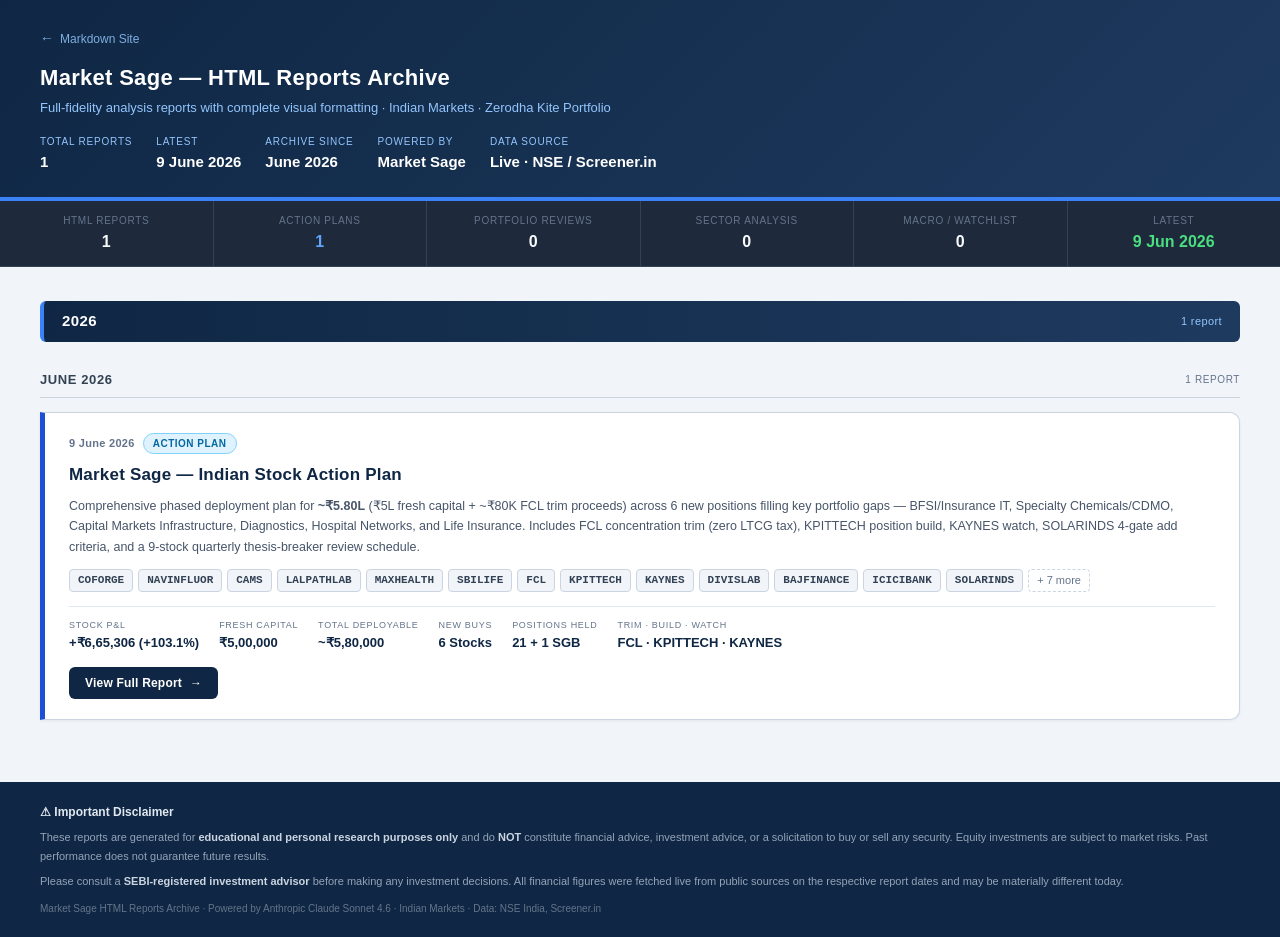
==== html-reports/index.html @ be56e19a "Deployed 62ebdd8 with MkDocs version: 1.6.1" ====
<!DOCTYPE html>
<html lang="en">
<head>
<meta charset="UTF-8">
<meta name="viewport" content="width=device-width, initial-scale=1.0">
<title>Market Sage — HTML Reports Archive</title>
<style>
  /* ── CSS vars — identical to all Market Sage reports ── */
  :root {
    --navy:      #0f2744;
    --navy-mid:  #1e3a5f;
    --blue:      #1d4ed8;
    --slate:     #334155;
    --slate-lt:  #475569;
    --bg:        #f1f5f9;
    --bg-card:   #ffffff;
    --border:    #cbd5e1;
    --text:      #0f172a;
    --text-muted:#64748b;
    --buy:       #15803d;
    --buy-bg:    #dcfce7;
    --build:     #0369a1;
    --build-bg:  #e0f2fe;
    --hold:      #1e40af;
    --hold-bg:   #dbeafe;
    --trim:      #c2410c;
    --trim-bg:   #ffedd5;
    --watch:     #92400e;
    --watch-bg:  #fef3c7;
    --exclude:   #991b1b;
    --exclude-bg:#fee2e2;
    --pos:       #15803d;
    --neg:       #b91c1c;
  }
  * { box-sizing: border-box; margin: 0; padding: 0; }
  body {
    font-family: -apple-system, BlinkMacSystemFont, 'Segoe UI', Roboto, sans-serif;
    background: var(--bg);
    color: var(--text);
    font-size: 13px;
    line-height: 1.5;
  }

  /* ── BACK LINK ── */
  .back-link {
    display: inline-flex;
    align-items: center;
    gap: 6px;
    color: #93c5fd;
    font-size: 12px;
    font-weight: 500;
    text-decoration: none;
    margin-bottom: 12px;
    opacity: 0.85;
    transition: opacity 0.15s;
  }
  .back-link:hover { opacity: 1; text-decoration: underline; }
  .back-link::before { content: '←'; font-size: 14px; }

  /* ── HEADER — same gradient as all reports ── */
  .report-header {
    background: linear-gradient(135deg, var(--navy) 0%, var(--navy-mid) 100%);
    color: #fff;
    padding: 28px 40px 24px;
    border-bottom: 4px solid #3b82f6;
  }
  .report-header h1 {
    font-size: 22px;
    font-weight: 700;
    letter-spacing: 0.3px;
    margin-bottom: 4px;
  }
  .report-header .subtitle {
    font-size: 13px;
    color: #93c5fd;
    margin-bottom: 16px;
  }
  .meta-row { display: flex; flex-wrap: wrap; gap: 24px; margin-top: 16px; }
  .meta-item { display: flex; flex-direction: column; gap: 2px; }
  .meta-item .label { font-size: 10px; text-transform: uppercase; letter-spacing: 0.8px; color: #93c5fd; }
  .meta-item .value { font-size: 15px; font-weight: 700; color: #fff; }

  /* ── STATS STRIP — same dark bar as reports ── */
  .stats-strip {
    display: flex;
    flex-wrap: wrap;
    background: #1e293b;
    border-bottom: 1px solid #334155;
  }
  .stat-box {
    flex: 1;
    min-width: 120px;
    padding: 12px 20px;
    border-right: 1px solid #334155;
    text-align: center;
  }
  .stat-box:last-child { border-right: none; }
  .stat-box .s-label { font-size: 10px; text-transform: uppercase; letter-spacing: 0.7px; color: #64748b; }
  .stat-box .s-val   { font-size: 16px; font-weight: 700; margin-top: 2px; }
  .s-green { color: #4ade80; }
  .s-amber { color: #fbbf24; }
  .s-red   { color: #f87171; }
  .s-blue  { color: #60a5fa; }
  .s-white { color: #f8fafc; }

  /* ── CONTENT ── */
  .content { padding: 28px 40px; max-width: 1400px; margin: 0 auto; }

  /* ── BADGES — same as all reports ── */
  .badge {
    display: inline-block;
    padding: 2px 9px;
    border-radius: 20px;
    font-size: 10px;
    font-weight: 700;
    text-transform: uppercase;
    letter-spacing: 0.5px;
    white-space: nowrap;
  }
  .badge-buy      { background: var(--buy-bg);     color: var(--buy);     border: 1px solid #86efac; }
  .badge-build    { background: var(--build-bg);   color: var(--build);   border: 1px solid #7dd3fc; }
  .badge-hold     { background: var(--hold-bg);    color: var(--hold);    border: 1px solid #93c5fd; }
  .badge-trim     { background: var(--trim-bg);    color: var(--trim);    border: 1px solid #fdba74; }
  .badge-watch    { background: var(--watch-bg);   color: var(--watch);   border: 1px solid #fcd34d; }
  .badge-exclude  { background: var(--exclude-bg); color: var(--exclude); border: 1px solid #fca5a5; }
  /* ── category badges ── */
  .badge-action-plan  { background: var(--build-bg); color: var(--build);  border: 1px solid #7dd3fc; }
  .badge-portfolio    { background: var(--hold-bg);  color: var(--hold);   border: 1px solid #93c5fd; }
  .badge-sector       { background: #ede9fe;          color: #6d28d9;       border: 1px solid #c4b5fd; }
  .badge-macro        { background: var(--watch-bg); color: var(--watch);  border: 1px solid #fcd34d; }
  .badge-watchlist    { background: var(--trim-bg);  color: var(--trim);   border: 1px solid #fdba74; }
  .badge-analysis     { background: #f0f9ff;          color: #0c4a6e;       border: 1px solid #bae6fd; }

  /* ── P&L colours ── */
  .pos { color: var(--pos); font-weight: 600; }
  .neg { color: var(--neg); font-weight: 600; }

  /* ── YEAR BAND — navy bar like section header ── */
  .year-band {
    background: linear-gradient(90deg, var(--navy) 0%, var(--navy-mid) 100%);
    color: #fff;
    padding: 9px 18px;
    border-radius: 6px;
    font-weight: 800;
    font-size: 15px;
    letter-spacing: 0.4px;
    margin: 6px 0 18px;
    border-left: 4px solid #3b82f6;
    display: flex;
    align-items: center;
    gap: 10px;
  }
  .year-band .yb-count {
    margin-left: auto;
    font-size: 11px;
    font-weight: 500;
    color: #93c5fd;
  }

  /* ── MONTH HEADER ── */
  .month-header {
    font-size: 13px;
    font-weight: 700;
    color: var(--slate);
    text-transform: uppercase;
    letter-spacing: 0.6px;
    padding: 10px 0 8px;
    border-bottom: 1px solid var(--border);
    margin-bottom: 14px;
    display: flex;
    align-items: center;
    gap: 8px;
  }
  .month-header .mh-count {
    font-size: 10px;
    font-weight: 500;
    color: var(--text-muted);
    margin-left: auto;
  }

  /* ── REPORT CARD ── */
  .report-card {
    background: var(--bg-card);
    border: 1px solid var(--border);
    border-left: 5px solid var(--blue);
    border-radius: 0 10px 10px 0;
    padding: 20px 24px;
    margin-bottom: 14px;
    box-shadow: 0 1px 3px rgba(0,0,0,0.06);
    transition: box-shadow 0.18s ease, border-left-color 0.18s ease;
  }
  .report-card:hover {
    box-shadow: 0 4px 16px rgba(0,0,0,0.1);
    border-left-color: #3b82f6;
  }
  .rc-meta {
    display: flex;
    align-items: center;
    flex-wrap: wrap;
    gap: 8px;
    margin-bottom: 8px;
  }
  .rc-date {
    font-size: 11px;
    font-weight: 600;
    color: var(--text-muted);
    letter-spacing: 0.3px;
  }
  .rc-title {
    font-size: 17px;
    font-weight: 800;
    color: var(--navy);
    margin-bottom: 8px;
    letter-spacing: 0.2px;
  }
  .rc-title a {
    color: var(--navy);
    text-decoration: none;
    transition: color 0.15s;
  }
  .rc-title a:hover { color: var(--blue); }
  .rc-desc {
    font-size: 12.5px;
    color: var(--slate-lt);
    line-height: 1.65;
    margin-bottom: 12px;
  }

  /* ── TICKERS ── */
  .tickers-row { display: flex; flex-wrap: wrap; gap: 5px; margin-bottom: 14px; }
  .ticker-pill {
    background: #f1f5f9;
    color: var(--slate);
    border: 1px solid var(--border);
    border-radius: 4px;
    padding: 2px 8px;
    font-size: 11px;
    font-weight: 600;
    font-family: 'SF Mono', 'Fira Code', 'Consolas', monospace;
    white-space: nowrap;
  }
  .ticker-pill.more {
    background: transparent;
    color: var(--text-muted);
    border-style: dashed;
    font-weight: 500;
    font-family: inherit;
  }

  /* ── CARD STATS ROW ── */
  .card-stats {
    display: flex;
    flex-wrap: wrap;
    gap: 20px;
    padding-top: 12px;
    border-top: 1px solid #e2e8f0;
  }
  .cs-item { display: flex; flex-direction: column; gap: 1px; }
  .cs-label { font-size: 9px; text-transform: uppercase; letter-spacing: 0.7px; color: var(--text-muted); font-weight: 500; }
  .cs-val   { font-size: 13px; font-weight: 700; color: var(--navy); }

  /* ── VIEW BUTTON ── */
  .rc-view-btn {
    display: inline-flex;
    align-items: center;
    gap: 6px;
    background: var(--navy);
    color: #fff;
    padding: 7px 16px;
    border-radius: 6px;
    font-size: 12px;
    font-weight: 600;
    text-decoration: none;
    margin-top: 14px;
    transition: background 0.15s ease;
    letter-spacing: 0.2px;
  }
  .rc-view-btn:hover { background: #1e3a5f; }
  .rc-view-btn::after { content: '→'; margin-left: 2px; }

  /* ── FOOTER ── */
  .report-footer {
    background: var(--navy);
    color: #94a3b8;
    padding: 20px 40px;
    font-size: 11px;
    line-height: 1.7;
    margin-top: 20px;
  }
  .report-footer strong { color: #cbd5e1; }
  .disclaimer-title { color: #e2e8f0; font-size: 12px; font-weight: 700; margin-bottom: 6px; }

  /* ── RESPONSIVE ── */
  @media (max-width: 768px) {
    .report-header { padding: 20px 20px 18px; }
    .content { padding: 20px 16px; }
    .report-footer { padding: 16px 20px; }
    .rc-title { font-size: 15px; }
    .card-stats { gap: 14px; }
  }

  @media print {
    body { background: #fff; font-size: 11px; }
    .report-header,
    .stats-strip,
    .year-band {
      -webkit-print-color-adjust: exact;
      print-color-adjust: exact;
    }
    .report-card { box-shadow: none; border: 1px solid #cbd5e1; }
  }
</style>
</head>
<body>

<!-- ═══════════════════════════════════════════ HEADER ═══ -->
<header class="report-header">
  <a class="back-link" href="../">Markdown Site</a>
  <h1>Market Sage — HTML Reports Archive</h1>
  <div class="subtitle">Full-fidelity analysis reports with complete visual formatting · Indian Markets · Zerodha Kite Portfolio</div>
  <div class="meta-row">
    <div class="meta-item"><span class="label">Total Reports</span><span class="value">1</span></div>
    <div class="meta-item"><span class="label">Latest</span><span class="value">9 June 2026</span></div>
    <div class="meta-item"><span class="label">Archive Since</span><span class="value">June 2026</span></div>
    <div class="meta-item"><span class="label">Powered By</span><span class="value">Market Sage</span></div>
    <div class="meta-item"><span class="label">Data Source</span><span class="value">Live · NSE / Screener.in</span></div>
  </div>
</header>

<!-- ═══════════════════════════════════════════ STATS ═══ -->
<div class="stats-strip">
  <div class="stat-box"><div class="s-label">HTML Reports</div><div class="s-val s-white">1</div></div>
  <div class="stat-box"><div class="s-label">Action Plans</div><div class="s-val s-blue">1</div></div>
  <div class="stat-box"><div class="s-label">Portfolio Reviews</div><div class="s-val s-white">0</div></div>
  <div class="stat-box"><div class="s-label">Sector Analysis</div><div class="s-val s-white">0</div></div>
  <div class="stat-box"><div class="s-label">Macro / Watchlist</div><div class="s-val s-white">0</div></div>
  <div class="stat-box"><div class="s-label">Latest</div><div class="s-val s-green">9 Jun 2026</div></div>
</div>

<!-- ═══════════════════════════════════════════ CONTENT ═══ -->
<main class="content">

  <!-- ── 2026 ── -->
  <div class="year-band">
    2026
    <span class="yb-count">1 report</span>
  </div>

  <!-- ── June 2026 ── -->
  <div class="month-header">
    June 2026
    <span class="mh-count">1 report</span>
  </div>

  <!-- ── Report: 9 June 2026 — Stock Action Plan ── -->
  <div class="report-card">
    <div class="rc-meta">
      <span class="rc-date">9 June 2026</span>
      <span class="badge badge-action-plan">Action Plan</span>
    </div>

    <div class="rc-title">
      <a href="market-sage-action-plan-9jun2026.html">Market Sage — Indian Stock Action Plan</a>
    </div>

    <div class="rc-desc">
      Comprehensive phased deployment plan for <strong>~₹5.80L</strong> (₹5L fresh capital + ~₹80K FCL trim proceeds) across
      6 new positions filling key portfolio gaps — BFSI/Insurance IT, Specialty Chemicals/CDMO, Capital Markets
      Infrastructure, Diagnostics, Hospital Networks, and Life Insurance. Includes FCL concentration trim (zero LTCG
      tax), KPITTECH position build, KAYNES watch, SOLARINDS 4-gate add criteria, and a 9-stock quarterly
      thesis-breaker review schedule.
    </div>

    <div class="tickers-row">
      <span class="ticker-pill">COFORGE</span>
      <span class="ticker-pill">NAVINFLUOR</span>
      <span class="ticker-pill">CAMS</span>
      <span class="ticker-pill">LALPATHLAB</span>
      <span class="ticker-pill">MAXHEALTH</span>
      <span class="ticker-pill">SBILIFE</span>
      <span class="ticker-pill">FCL</span>
      <span class="ticker-pill">KPITTECH</span>
      <span class="ticker-pill">KAYNES</span>
      <span class="ticker-pill">DIVISLAB</span>
      <span class="ticker-pill">BAJFINANCE</span>
      <span class="ticker-pill">ICICIBANK</span>
      <span class="ticker-pill">SOLARINDS</span>
      <span class="ticker-pill more">+ 7 more</span>
    </div>

    <div class="card-stats">
      <div class="cs-item">
        <span class="cs-label">Stock P&amp;L</span>
        <span class="cs-val pos">+₹6,65,306 (+103.1%)</span>
      </div>
      <div class="cs-item">
        <span class="cs-label">Fresh Capital</span>
        <span class="cs-val">₹5,00,000</span>
      </div>
      <div class="cs-item">
        <span class="cs-label">Total Deployable</span>
        <span class="cs-val">~₹5,80,000</span>
      </div>
      <div class="cs-item">
        <span class="cs-label">New Buys</span>
        <span class="cs-val">6 Stocks</span>
      </div>
      <div class="cs-item">
        <span class="cs-label">Positions Held</span>
        <span class="cs-val">21 + 1 SGB</span>
      </div>
      <div class="cs-item">
        <span class="cs-label">Trim · Build · Watch</span>
        <span class="cs-val">FCL · KPITTECH · KAYNES</span>
      </div>
    </div>

    <a class="rc-view-btn" href="market-sage-action-plan-9jun2026.html">View Full Report</a>
  </div>

</main>

<!-- ═══════════════════════════════════════════ FOOTER ═══ -->
<footer class="report-footer">
  <div class="disclaimer-title">⚠ Important Disclaimer</div>
  <p>These reports are generated for <strong>educational and personal research purposes only</strong> and do <strong>NOT</strong> constitute financial advice, investment advice, or a solicitation to buy or sell any security. Equity investments are subject to market risks. Past performance does not guarantee future results.</p>
  <p style="margin-top:6px">Please consult a <strong>SEBI-registered investment advisor</strong> before making any investment decisions. All financial figures were fetched live from public sources on the respective report dates and may be materially different today.</p>
  <p style="margin-top:10px;color:#64748b;font-size:10px">Market Sage HTML Reports Archive · Powered by Anthropic Claude Sonnet 4.6 · Indian Markets · Data: NSE India, Screener.in</p>
</footer>

</body>
</html>
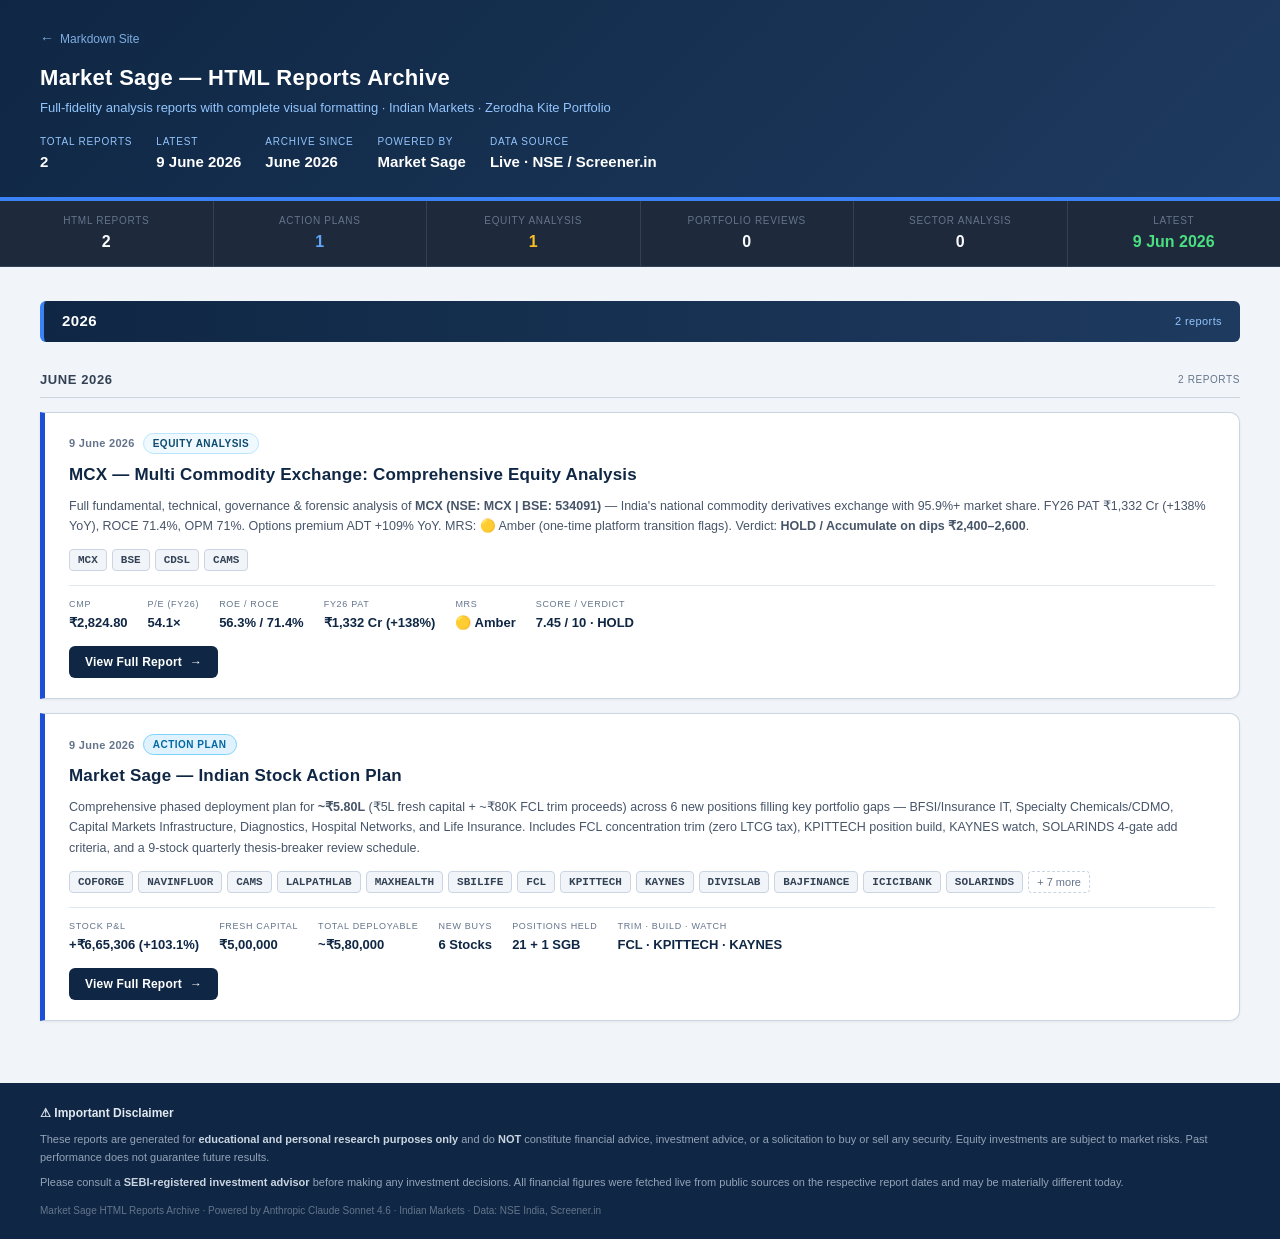
==== commit 99841332: "Deployed 80621f9 with MkDocs version: 1.6.1" ====
--- a/html-reports/index.html
+++ b/html-reports/index.html
@@ -319,7 +319,7 @@
   <h1>Market Sage — HTML Reports Archive</h1>
   <div class="subtitle">Full-fidelity analysis reports with complete visual formatting · Indian Markets · Zerodha Kite Portfolio</div>
   <div class="meta-row">
-    <div class="meta-item"><span class="label">Total Reports</span><span class="value">1</span></div>
+    <div class="meta-item"><span class="label">Total Reports</span><span class="value">2</span></div>
     <div class="meta-item"><span class="label">Latest</span><span class="value">9 June 2026</span></div>
     <div class="meta-item"><span class="label">Archive Since</span><span class="value">June 2026</span></div>
     <div class="meta-item"><span class="label">Powered By</span><span class="value">Market Sage</span></div>
@@ -329,11 +329,11 @@
 
 <!-- ═══════════════════════════════════════════ STATS ═══ -->
 <div class="stats-strip">
-  <div class="stat-box"><div class="s-label">HTML Reports</div><div class="s-val s-white">1</div></div>
+  <div class="stat-box"><div class="s-label">HTML Reports</div><div class="s-val s-white">2</div></div>
   <div class="stat-box"><div class="s-label">Action Plans</div><div class="s-val s-blue">1</div></div>
+  <div class="stat-box"><div class="s-label">Equity Analysis</div><div class="s-val s-amber">1</div></div>
   <div class="stat-box"><div class="s-label">Portfolio Reviews</div><div class="s-val s-white">0</div></div>
   <div class="stat-box"><div class="s-label">Sector Analysis</div><div class="s-val s-white">0</div></div>
-  <div class="stat-box"><div class="s-label">Macro / Watchlist</div><div class="s-val s-white">0</div></div>
   <div class="stat-box"><div class="s-label">Latest</div><div class="s-val s-green">9 Jun 2026</div></div>
 </div>
 
@@ -343,13 +343,65 @@
   <!-- ── 2026 ── -->
   <div class="year-band">
     2026
-    <span class="yb-count">1 report</span>
+    <span class="yb-count">2 reports</span>
   </div>
 
   <!-- ── June 2026 ── -->
   <div class="month-header">
     June 2026
-    <span class="mh-count">1 report</span>
+    <span class="mh-count">2 reports</span>
+  </div>
+
+  <!-- ── Report: 9 June 2026 — MCX Equity Analysis ── -->
+  <div class="report-card">
+    <div class="rc-meta">
+      <span class="rc-date">9 June 2026</span>
+      <span class="badge badge-analysis">Equity Analysis</span>
+    </div>
+
+    <div class="rc-title">
+      <a href="mcx-equity-analysis-9jun2026.html">MCX — Multi Commodity Exchange: Comprehensive Equity Analysis</a>
+    </div>
+
+    <div class="rc-desc">
+      Full fundamental, technical, governance &amp; forensic analysis of <strong>MCX (NSE: MCX | BSE: 534091)</strong> — India's national commodity derivatives exchange with 95.9%+ market share. FY26 PAT ₹1,332 Cr (+138% YoY), ROCE 71.4%, OPM 71%. Options premium ADT +109% YoY. MRS: 🟡 Amber (one-time platform transition flags). Verdict: <strong>HOLD / Accumulate on dips ₹2,400–2,600</strong>.
+    </div>
+
+    <div class="tickers-row">
+      <span class="ticker-pill">MCX</span>
+      <span class="ticker-pill">BSE</span>
+      <span class="ticker-pill">CDSL</span>
+      <span class="ticker-pill">CAMS</span>
+    </div>
+
+    <div class="card-stats">
+      <div class="cs-item">
+        <span class="cs-label">CMP</span>
+        <span class="cs-val">₹2,824.80</span>
+      </div>
+      <div class="cs-item">
+        <span class="cs-label">P/E (FY26)</span>
+        <span class="cs-val">54.1×</span>
+      </div>
+      <div class="cs-item">
+        <span class="cs-label">ROE / ROCE</span>
+        <span class="cs-val pos">56.3% / 71.4%</span>
+      </div>
+      <div class="cs-item">
+        <span class="cs-label">FY26 PAT</span>
+        <span class="cs-val pos">₹1,332 Cr (+138%)</span>
+      </div>
+      <div class="cs-item">
+        <span class="cs-label">MRS</span>
+        <span class="cs-val">🟡 Amber</span>
+      </div>
+      <div class="cs-item">
+        <span class="cs-label">Score / Verdict</span>
+        <span class="cs-val">7.45 / 10 · HOLD</span>
+      </div>
+    </div>
+
+    <a class="rc-view-btn" href="mcx-equity-analysis-9jun2026.html">View Full Report</a>
   </div>
 
   <!-- ── Report: 9 June 2026 — Stock Action Plan ── -->
